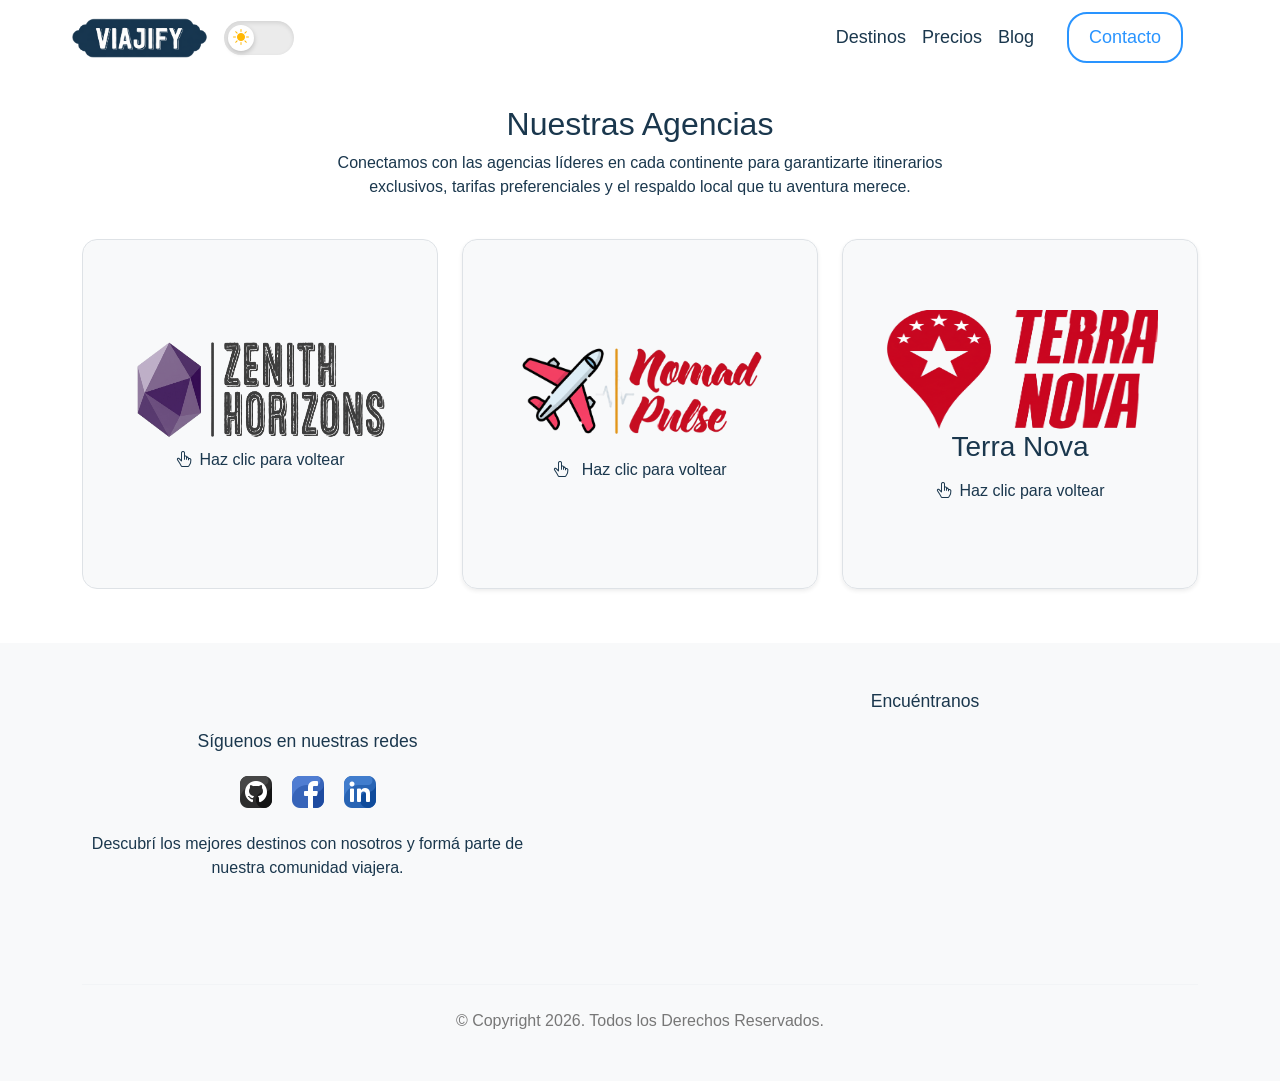
==== view/agencias.html @ 29537ca5 "Add files via upload" ====
<!DOCTYPE html>
<html lang="en">

<head>
    <!--Metadatos-->
    <meta name="viewport" content="width=device-width, initial-scale=1.0" />
    <meta charset="UTF-8" />
    <!--Bootstrap CSS-->
    <link href="https://cdn.jsdelivr.net/npm/bootstrap@5.3.8/dist/css/bootstrap.min.css" rel="stylesheet"
        integrity="sha384-sRIl4kxILFvY47J16cr9ZwB07vP4J8+LH7qKQnuqkuIAvNWLzeN8tE5YBujZqJLB" crossorigin="anonymous" />
    <!--CSS-->
    <link rel="stylesheet" href="/css/agencias-style.css" />
    <!--Titulo-->
    <title>Agencias</title>
    <!--jquery-->
    <script src="https://ajax.googleapis.com/ajax/libs/jquery/3.7.1/jquery.min.js"></script>
    <!--Bootstrap Icon-->
    <link rel="stylesheet" href="https://cdn.jsdelivr.net/npm/bootstrap-icons@1.11.3/font/bootstrap-icons.min.css">
    <!--Icono-->
    <link rel="icon" href="/img/icon.png">
</head>

<body>
    <header>
        <nav class="navbar navbar-expand-lg">
            <div class="container-fluid">
                <a class="navbar-brand" href="/index.html">
                    <img src="/img/logo.png" height="40" alt="Logo Pagina">
                </a>
                <label class="theme-switch me-4" for="theme-toggle" aria-label="Cambiar tema">
                    <input type="checkbox" id="theme-toggle">
                    <div class="slider">
                        <div class="slider-circle">
                            <i class="bi bi-sun-fill icon-sun"></i>
                            <i class="bi bi-moon-fill icon-moon d-none"></i>
                        </div>
                    </div>
                </label>
                <div class="d-flex order-lg-last">
                    <a class="btn btn-nav" href="/view/contacto.html">Contacto</a>

                    <button class="navbar-toggler" type="button" data-bs-toggle="collapse" data-bs-target="#navbarNav"
                        aria-controls="navbarNav" aria-expanded="false" aria-label="Toggle navigation">
                        <span class="navbar-toggler-icon"></span>
                    </button>
                </div>

                <div class="collapse navbar-collapse" id="navbarNav">
                    <ul class="navbar-nav ms-auto">
                        <li class="nav-item">
                            <a class="nav-link" href="/view/destinos.html">Destinos</a>
                        </li>
                        <li class="nav-item">
                            <a class="nav-link" href="/view/precios.html">Precios</a>
                        </li>
                        <li class="nav-item">
                            <a class="nav-link" href="/view/blog.html">Blog</a>
                        </li>
                    </ul>
                </div>
            </div>
        </nav>
    </header>

    <main>
        <section class="agencia-section">
            <div class="container">
                <div class="row text-center mb-4 justify-content-center">
                    <div class="col-7">
                        <h2>Nuestras Agencias</h2>
                        <p>Conectamos con las agencias líderes en cada continente para garantizarte itinerarios exclusivos, tarifas preferenciales y el respaldo local que tu aventura merece.</p>
                    </div>

                </div>
                <div class="row text-center">
                    <div class="col-12 col-md-4 mb-4 xddd">
                        <div class="flip-card">
                            <div class="flip-card-inner">
                                <div
                                    class="flip-card-front d-flex flex-column justify-content-center align-items-center p-4">
                                    <img src="/img/zenith.png" alt="Zenith" width="250px" height="100px">
                                    <p class="mt-2"><i class="bi bi-hand-index-thumb me-2"></i>Haz clic para voltear</p>
                                </div>
                                <div
                                    class="flip-card-back d-flex flex-column justify-content-center align-items-center">
                                    <h3>Zenith Horizons</h3>
                                    <p">Especialistas en expediciones de alto nivel y viajes de lujo. Diseñan itinerarios privados a los destinos más remotos.</p>
                                    <div class="rating mt-3">
                                        <i class="bi bi-star star-icon" data-value="1"></i>
                                        <i class="bi bi-star star-icon" data-value="2"></i>
                                        <i class="bi bi-star star-icon" data-value="3"></i>
                                        <i class="bi bi-star star-icon" data-value="4"></i>
                                        <i class="bi bi-star star-icon" data-value="5"></i>
                                    </div>
                                    <span class="mt-1"">Califica esta agencia</span>
                                </div>
                            </div>
                        </div>
                    </div>
                    <div class="col-12 col-md-4 mb-4">
                        <div class="flip-card">
                            <div class="flip-card-inner shadow-sm">
                                <div
                                    class="flip-card-front d-flex flex-column justify-content-center align-items-center p-4">
                                    <img src="/img/nomad.png" alt="Nomad" width="275px" height="120px">
                                    <p class="mt-2">
                                        <i class="bi bi-hand-index-thumb me-2">
                                        </i>Haz clic para voltear</p>
                                </div>
                                <div
                                    class="flip-card-back d-flex flex-column justify-content-center align-items-center p-4">
                                    <h3>Nomad Pulse</h3>
                                    <p>La agencia ideal para el viajero joven y aventurero.
                                        Se enfocan en experiencias auténticas y turismo sostenible.</p>
                                    <div class="rating mt-3">
                                        <i class="bi bi-star star-icon" data-value="1"></i>
                                        <i class="bi bi-star star-icon" data-value="2"></i>
                                        <i class="bi bi-star star-icon" data-value="3"></i>
                                        <i class="bi bi-star star-icon" data-value="4"></i>
                                        <i class="bi bi-star star-icon" data-value="5"></i>
                                    </div>
                                    <span class="mt-1"">Califica esta agencia</span>
                                </div>
                            </div>
                        </div>
                    </div>

                    <div class="col-12 col-md-4 mb-4">
                        <div class="flip-card">
                            <div class="flip-card-inner shadow-sm">
                                <div
                                    class="flip-card-front d-flex flex-column justify-content-center align-items-center p-4">
                                    <img src="/img/terra.png"  alt="Terra Nova" width="275px" height="120px">
                                    <h3>Terra Nova</h3>
                                    <p class="mt-2"><i class="bi bi-hand-index-thumb me-2"></i>Haz clic para voltear</p>
                                </div>
                                <div
                                    class="flip-card-back d-flex flex-column justify-content-center align-items-center p-4">
                                    <p">Expertos en logística familiar. Su fuerte es la
                                        organización integral, ofreciendo paquetes todo incluido.</p>
                                    <div class="rating mt-3">
                                        <i class="bi bi-star star-icon" data-value="1"></i>
                                        <i class="bi bi-star star-icon" data-value="2"></i>
                                        <i class="bi bi-star star-icon" data-value="3"></i>
                                        <i class="bi bi-star star-icon" data-value="4"></i>
                                        <i class="bi bi-star star-icon" data-value="5"></i>
                                    </div>
                                    <span class="mt-1"">Califica esta agencia</span>
                                </div>
                            </div>
                        </div>
                    </div>
                </div>
            </div>
        </section>

    </main>

    <footer class="footer-site py-5">
        <div class="container">
            <div class="row align-items-center justify-content-between">

                <div class="col-md-5 mb-4 mb-md-0 text-center">
                    <div class="widget">
                        <h4 class="mb-4">Síguenos en nuestras redes</h4>
                        <div class="redes-sociales d-flex justify-content-center align-items-center">
                            <a href="#" class="sprite-icon bg-github" aria-label="Github"></a>
                            <a href="#" class="sprite-icon bg-facebook" aria-label="Facebook"></a>
                            <a href="#" class="sprite-icon bg-linkedin" aria-label="LinkedIn"></a>
                        </div>
                        <p class="mt-4"">
                            Descubrí los mejores destinos con nosotros y formá parte de nuestra comunidad viajera.
                        </p>
                    </div>
                </div>

                <div class="col-md-6">
                    <div class="widget text-center">
                        <h4 class="mb-3">Encuéntranos</h4>
                        <div class="mapa-container"
                            style="border-radius: 15px; overflow: hidden; box-shadow: var(--shadow);">
                            <iframe
                                src="https://www.google.com/maps/embed?pb=!1m18!1m12!1m3!1d3640.3068037307843!2d-65.31046202465355!3d-24.18021028362624!2m3!1f0!2f0!3f0!3m2!1i1024!2i768!4f13.1!3m3!1m2!1s0x941b0f4118018e6d%3A0xc6651276a66a1df0!2sFacultad%20de%20Ingenier%C3%ADa%20-%20UNJu!5e0!3m2!1ses!2sar!4v1700000000000!5m2!1ses!2sar"
                                height="200" style="border:0;" allowfullscreen="" loading="lazy"
                                referrerpolicy="no-referrer-when-downgrade">
                            </iframe>
                        </div>
                    </div>
                </div>

            </div>

            <hr class="mt-5 mb-4" style="border-color: var(--border-color);">

            <div class="copy-footer text-center">
                <p class="mb-0" style="color: var(--text-muted);">
                    &copy; Copyright 2026. Todos los Derechos Reservados.
                </p>
            </div>
        </div>
    </footer>

    <script src="/js/dark-mode.js"></script>
    <script src="https://cdn.jsdelivr.net/npm/bootstrap@5.3.8/dist/js/bootstrap.bundle.min.js" integrity="sha384-FKyoEForCGlyvwx9Hj09JcYn3nv7wiPVlz7YYwJrWVcXK/BmnVDxM+D2scQbITxI" crossorigin="anonymous"></script>
    <script src="/js/agencias.js"></script>
</body>

</html>
---- css/agencias-style.css ----
* {
  margin: 0;
  padding: 0;
  font-family: sans-serif;
  transition: 0.5s;
}

html {
  scroll-behavior: smooth;
}

:root {
  /* Modo Claro - Por defecto*/
  --bg-main: #ffffff;
  --bg-secondary: #f8f9fa;
  --text-main: #1a374d;
  --text-muted: #777777;
  --accent: #2994ff;
  --navbar-bg: #ffffff;
  --card-bg: #ffffff;
  --border-color: #dee2e6;
  --shadow: rgba(0, 0, 0, 0.1);
  --bg-header: #3593d6;
  --text-header: #ffffff;
}

body.dark-mode {
  --bg-main: #121212;
  --bg-secondary: #1e1e1e;
  --text-main: #f0f0f0;
  --text-muted: #b0b0b0;
  --navbar-bg: #1a1a1a;
  --card-bg: #252525;
  --border-color: #333333;
  --shadow: rgba(0, 0, 0, 0.5);
}

body {
  background-color: var(--bg-main);
  color: var(--text-main);
  transition:
    background-color 0.3s,
    color 0.3s;
}

.navbar {
  background-color: var(--navbar-bg); 
  padding: 12px 60px;
  z-index: 100;
}

.nav-item {
  font-size: 18px;
}

.nav-link:hover {
  color: #2994ff;
}

.nav-link {
  color: var(--text-main);
}

.btn-nav {
  border: solid 2px #2994ff;
  border-radius: 20px;
  padding:  10px 20px;
  margin: 0px 25px;
  color: #2994ff;
  transition: all 0.6s ease;
  font-size: 18px;
}

.theme-switch {
  position: relative;
  display: inline-block;
  width: 70px;
  height: 34px;
  cursor: pointer;
}

.theme-switch input {
  opacity: 0;
  width: 0;
  height: 0;
}

.slider {
  position: absolute;
  top: 0;
  left: 0;
  right: 0;
  bottom: 0;
  background-color: #ebebeb; 
  border-radius: 34px;
  transition: 0.4s;
  box-shadow: inset 0 2px 4px rgba(0,0,0,0.1);
}

.slider-circle {
  position: absolute;
  height: 26px;
  width: 26px;
  left: 4px;
  bottom: 4px;
  background-color: #ffffff;
  border-radius: 50%;
  transition: 0.4s;
  display: flex;
  align-items: center;
  justify-content: center;
  box-shadow: 0 2px 5px rgba(0,0,0,0.2);
}


.icon-sun { color: #ffb703; font-size: 16px; }
.icon-moon { color: #ffffff; font-size: 14px; }

input:checked + .slider {
  background-color: #1f1f1f;
}


input:checked + .slider .slider-circle {
  transform: translateX(36px); 
  background-color: #333333; 
}

.btn-nav:hover {
  background-color: #2994ff;
  color: #fff;
}

#theme-toggle {
  text-decoration: none;
  transition: transform 0.3s ease, color 0.3s ease;
}

#theme-toggle:hover {
  transform: scale(1.15);
}

body:not(.dark-mode) #theme-toggle {
  color: var(--text-main) !important;
}

body.dark-mode #theme-toggle {
  color: #fca311 !important;
}

.agencia-section {
    margin: 30px 0;
}


.flip-card {
  background-color: transparent;
  height: 350px;
  perspective: 1000px; 
  cursor: pointer;
  color: var(--text-main);
}

.flip-card h3 {
    font-size: 28px;
}

p {
    font-size: 16px;
}

.flip-card-inner {
  position: relative;
  width: 100%;
  height: 100%;
  text-align: center;
  transition: transform 0.6s;
  transform-style: preserve-3d; 
  border-radius: 15px;
}

.flip-card-inner.is-flipped {
  transform: rotateY(180deg);
}

.flip-card-front, .flip-card-back {
  position: absolute;
  width: 100%;
  height: 100%;
  -webkit-backface-visibility: hidden; 
  backface-visibility: hidden;         
  border-radius: 15px;
  background-color: var(--bg-secondary);
  border: 1px solid var(--border-color);
}

.flip-card-back {
  transform: rotateY(180deg);
}

.star-icon {
  font-size: 1.5rem;
  color: #ccc; 
  cursor: pointer;
  transition: color 0.2s ease, transform 0.2s ease;
}

.star-icon.hover, .star-icon.active {
  color: #ffca28; 
}

.star-icon:hover {
  transform: scale(1.2);
}


/*Footer*/
.sprite-icon {
  display: inline-block;  
  background-image: url('/img/footer-css_sprites.png'); 
  background-repeat: no-repeat;
  margin: 0 10px;  
  transition: opacity 0.3s ease; 
}

.sprite-icon:hover {
  opacity: 0.7;
  scale: 1.1;
}

.bg-github {
    width: 32px; height: 32px;
    background: url('/img/footer-css_sprites.png') -10px -10px;
}

.bg-facebook {
    width: 32px; height: 32px;
    background: url('/img/footer-css_sprites.png') -62px -10px;
}

.bg-linkedin {
    width: 32px; height: 32px;
    background: url('/img/footer-css_sprites.png') -114px -10px;
}

.footer-site {
  background-color: var(--bg-secondary);
}

.footer-site h3 {
  font-size: 1.2rem; 
  color: var(--text-main);  
}

.footer-site h4 {
  font-size: 1.1rem;
  color: var(--text-main);
}

.mapa-container iframe {
  width: 100%;
}
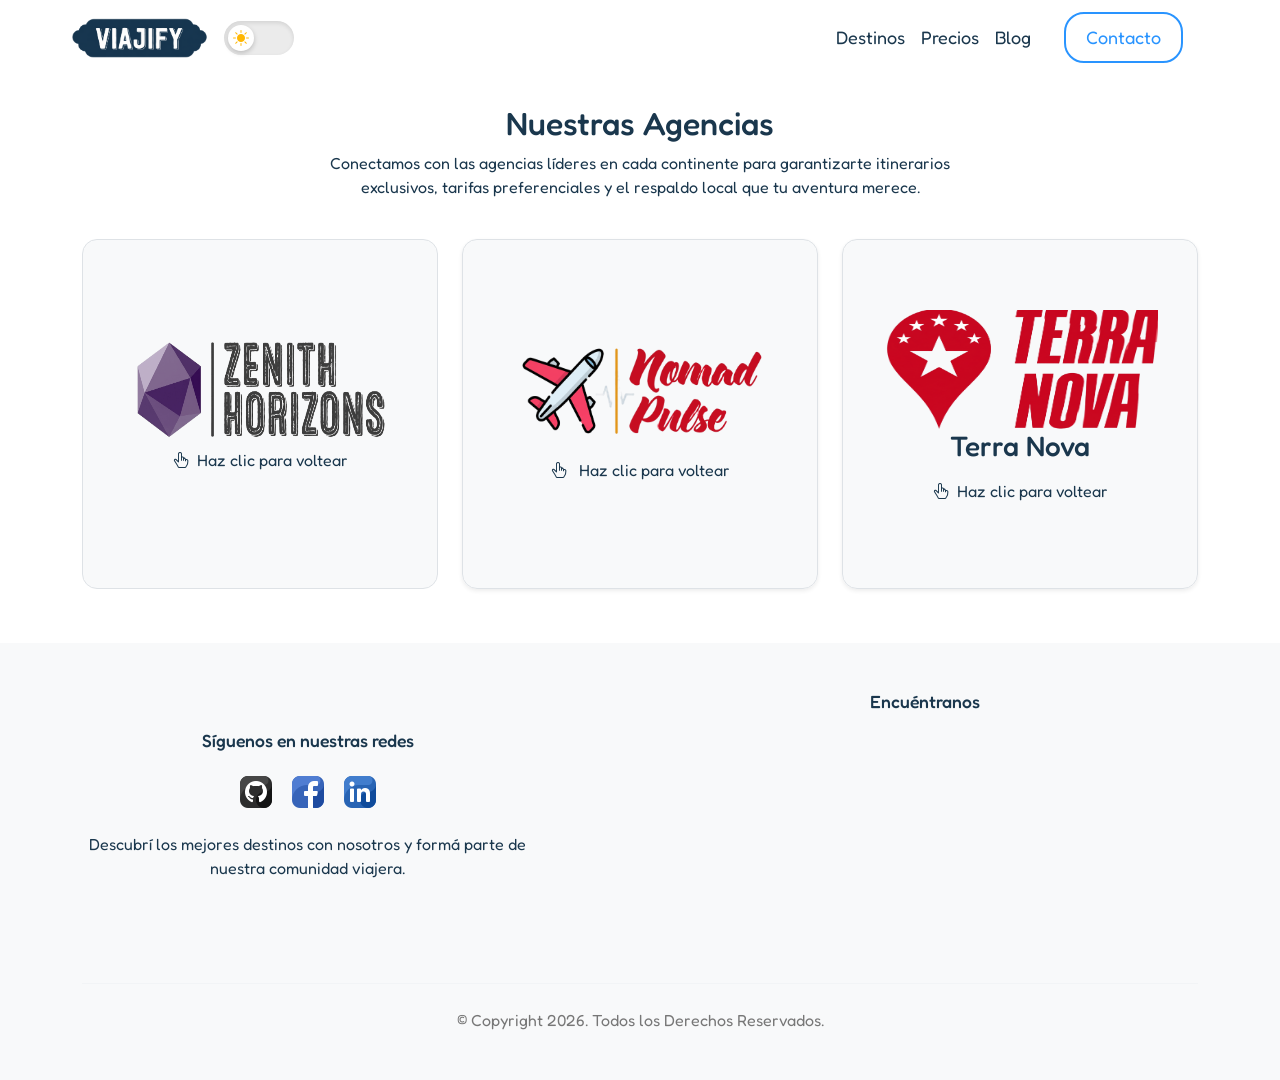
==== commit dbc7c7c0: "Retoques de css finales" ====
--- a/view/agencias.html
+++ b/view/agencias.html
@@ -18,6 +18,10 @@
     <link rel="stylesheet" href="https://cdn.jsdelivr.net/npm/bootstrap-icons@1.11.3/font/bootstrap-icons.min.css">
     <!--Icono-->
     <link rel="icon" href="/img/icon.png">
+    <!--Fuente-->
+    <link rel="preconnect" href="https://fonts.googleapis.com">
+    <link rel="preconnect" href="https://fonts.gstatic.com" crossorigin>
+    <link href="https://fonts.googleapis.com/css2?family=Fredoka:wght@300..700&display=swap" rel="stylesheet">
 </head>
 
 <body>
@@ -68,7 +72,8 @@
                 <div class="row text-center mb-4 justify-content-center">
                     <div class="col-7">
                         <h2>Nuestras Agencias</h2>
-                        <p>Conectamos con las agencias líderes en cada continente para garantizarte itinerarios exclusivos, tarifas preferenciales y el respaldo local que tu aventura merece.</p>
+                        <p>Conectamos con las agencias líderes en cada continente para garantizarte itinerarios
+                            exclusivos, tarifas preferenciales y el respaldo local que tu aventura merece.</p>
                     </div>
 
                 </div>
@@ -84,68 +89,82 @@
                                 <div
                                     class="flip-card-back d-flex flex-column justify-content-center align-items-center">
                                     <h3>Zenith Horizons</h3>
-                                    <p">Especialistas en expediciones de alto nivel y viajes de lujo. Diseñan itinerarios privados a los destinos más remotos.</p>
-                                    <div class="rating mt-3">
-                                        <i class="bi bi-star star-icon" data-value="1"></i>
-                                        <i class="bi bi-star star-icon" data-value="2"></i>
-                                        <i class="bi bi-star star-icon" data-value="3"></i>
-                                        <i class="bi bi-star star-icon" data-value="4"></i>
-                                        <i class="bi bi-star star-icon" data-value="5"></i>
-                                    </div>
-                                    <span class="mt-1"">Califica esta agencia</span>
+                                    <p">Especialistas en expediciones de alto nivel y viajes de lujo. Diseñan
+                                        itinerarios privados a los destinos más remotos.</p>
+                                        <div class="rating mt-3">
+                                            <i class="bi bi-star star-icon" data-value="1"></i>
+                                            <i class="bi bi-star star-icon" data-value="2"></i>
+                                            <i class="bi bi-star star-icon" data-value="3"></i>
+                                            <i class="bi bi-star star-icon" data-value="4"></i>
+                                            <i class="bi bi-star star-icon" data-value="5"></i>
+                                        </div>
+                                        <span class="mt-1"">Califica esta agencia</span>
                                 </div>
                             </div>
                         </div>
                     </div>
-                    <div class="col-12 col-md-4 mb-4">
-                        <div class="flip-card">
-                            <div class="flip-card-inner shadow-sm">
-                                <div
-                                    class="flip-card-front d-flex flex-column justify-content-center align-items-center p-4">
-                                    <img src="/img/nomad.png" alt="Nomad" width="275px" height="120px">
-                                    <p class="mt-2">
-                                        <i class="bi bi-hand-index-thumb me-2">
-                                        </i>Haz clic para voltear</p>
-                                </div>
-                                <div
-                                    class="flip-card-back d-flex flex-column justify-content-center align-items-center p-4">
-                                    <h3>Nomad Pulse</h3>
-                                    <p>La agencia ideal para el viajero joven y aventurero.
-                                        Se enfocan en experiencias auténticas y turismo sostenible.</p>
-                                    <div class="rating mt-3">
-                                        <i class="bi bi-star star-icon" data-value="1"></i>
-                                        <i class="bi bi-star star-icon" data-value="2"></i>
-                                        <i class="bi bi-star star-icon" data-value="3"></i>
-                                        <i class="bi bi-star star-icon" data-value="4"></i>
-                                        <i class="bi bi-star star-icon" data-value="5"></i>
-                                    </div>
-                                    <span class="mt-1"">Califica esta agencia</span>
+                    <div class=" col-12 col-md-4 mb-4">
+                                            <div class="flip-card">
+                                                <div class="flip-card-inner shadow-sm">
+                                                    <div
+                                                        class="flip-card-front d-flex flex-column justify-content-center align-items-center p-4">
+                                                        <img src="/img/nomad.png" alt="Nomad" width="275px"
+                                                            height="120px">
+                                                        <p class="mt-2">
+                                                            <i class="bi bi-hand-index-thumb me-2">
+                                                            </i>Haz clic para voltear
+                                                        </p>
+                                                    </div>
+                                                    <div
+                                                        class="flip-card-back d-flex flex-column justify-content-center align-items-center p-4">
+                                                        <h3>Nomad Pulse</h3>
+                                                        <p>La agencia ideal para el viajero joven y aventurero.
+                                                            Se enfocan en experiencias auténticas y turismo sostenible.
+                                                        </p>
+                                                        <div class="rating mt-3">
+                                                            <i class="bi bi-star star-icon" data-value="1"></i>
+                                                            <i class="bi bi-star star-icon" data-value="2"></i>
+                                                            <i class="bi bi-star star-icon" data-value="3"></i>
+                                                            <i class="bi bi-star star-icon" data-value="4"></i>
+                                                            <i class="bi bi-star star-icon" data-value="5"></i>
+                                                        </div>
+                                                        <span class="mt-1"">Califica esta agencia</span>
                                 </div>
                             </div>
                         </div>
                     </div>
 
-                    <div class="col-12 col-md-4 mb-4">
-                        <div class="flip-card">
-                            <div class="flip-card-inner shadow-sm">
-                                <div
-                                    class="flip-card-front d-flex flex-column justify-content-center align-items-center p-4">
-                                    <img src="/img/terra.png"  alt="Terra Nova" width="275px" height="120px">
-                                    <h3>Terra Nova</h3>
-                                    <p class="mt-2"><i class="bi bi-hand-index-thumb me-2"></i>Haz clic para voltear</p>
-                                </div>
-                                <div
-                                    class="flip-card-back d-flex flex-column justify-content-center align-items-center p-4">
-                                    <p">Expertos en logística familiar. Su fuerte es la
-                                        organización integral, ofreciendo paquetes todo incluido.</p>
-                                    <div class="rating mt-3">
-                                        <i class="bi bi-star star-icon" data-value="1"></i>
-                                        <i class="bi bi-star star-icon" data-value="2"></i>
-                                        <i class="bi bi-star star-icon" data-value="3"></i>
-                                        <i class="bi bi-star star-icon" data-value="4"></i>
-                                        <i class="bi bi-star star-icon" data-value="5"></i>
-                                    </div>
-                                    <span class="mt-1"">Califica esta agencia</span>
+                    <div class=" col-12 col-md-4 mb-4">
+                                                            <div class="flip-card">
+                                                                <div class="flip-card-inner shadow-sm">
+                                                                    <div
+                                                                        class="flip-card-front d-flex flex-column justify-content-center align-items-center p-4">
+                                                                        <img src="/img/terra.png" alt="Terra Nova"
+                                                                            width="275px" height="120px">
+                                                                        <h3>Terra Nova</h3>
+                                                                        <p class="mt-2"><i
+                                                                                class="bi bi-hand-index-thumb me-2"></i>Haz
+                                                                            clic para voltear</p>
+                                                                    </div>
+                                                                    <div
+                                                                        class="flip-card-back d-flex flex-column justify-content-center align-items-center p-4">
+                                                                        <p">Expertos en logística familiar. Su fuerte es
+                                                                            la
+                                                                            organización integral, ofreciendo paquetes
+                                                                            todo incluido.</p>
+                                                                            <div class="rating mt-3">
+                                                                                <i class="bi bi-star star-icon"
+                                                                                    data-value="1"></i>
+                                                                                <i class="bi bi-star star-icon"
+                                                                                    data-value="2"></i>
+                                                                                <i class="bi bi-star star-icon"
+                                                                                    data-value="3"></i>
+                                                                                <i class="bi bi-star star-icon"
+                                                                                    data-value="4"></i>
+                                                                                <i class="bi bi-star star-icon"
+                                                                                    data-value="5"></i>
+                                                                            </div>
+                                                                            <span class="mt-1"">Califica esta agencia</span>
                                 </div>
                             </div>
                         </div>
@@ -156,53 +175,80 @@
 
     </main>
 
-    <footer class="footer-site py-5">
-        <div class="container">
-            <div class="row align-items-center justify-content-between">
-
-                <div class="col-md-5 mb-4 mb-md-0 text-center">
-                    <div class="widget">
-                        <h4 class="mb-4">Síguenos en nuestras redes</h4>
-                        <div class="redes-sociales d-flex justify-content-center align-items-center">
-                            <a href="#" class="sprite-icon bg-github" aria-label="Github"></a>
-                            <a href="#" class="sprite-icon bg-facebook" aria-label="Facebook"></a>
-                            <a href="#" class="sprite-icon bg-linkedin" aria-label="LinkedIn"></a>
-                        </div>
-                        <p class="mt-4"">
+    <footer class=" footer-site py-5">
+                                                                                <div class="container">
+                                                                                    <div
+                                                                                        class="row align-items-center justify-content-between">
+
+                                                                                        <div
+                                                                                            class="col-md-5 mb-4 mb-md-0 text-center">
+                                                                                            <div class="widget">
+                                                                                                <h4 class="mb-4">
+                                                                                                    Síguenos en nuestras
+                                                                                                    redes</h4>
+                                                                                                <div
+                                                                                                    class="redes-sociales d-flex justify-content-center align-items-center">
+                                                                                                    <a href="#"
+                                                                                                        class="sprite-icon bg-github"
+                                                                                                        aria-label="Github"></a>
+                                                                                                    <a href="#"
+                                                                                                        class="sprite-icon bg-facebook"
+                                                                                                        aria-label="Facebook"></a>
+                                                                                                    <a href="#"
+                                                                                                        class="sprite-icon bg-linkedin"
+                                                                                                        aria-label="LinkedIn"></a>
+                                                                                                </div>
+                                                                                                <p class="mt-4"">
                             Descubrí los mejores destinos con nosotros y formá parte de nuestra comunidad viajera.
                         </p>
                     </div>
                 </div>
 
-                <div class="col-md-6">
-                    <div class="widget text-center">
-                        <h4 class="mb-3">Encuéntranos</h4>
-                        <div class="mapa-container"
-                            style="border-radius: 15px; overflow: hidden; box-shadow: var(--shadow);">
-                            <iframe
-                                src="https://www.google.com/maps/embed?pb=!1m18!1m12!1m3!1d3640.3068037307843!2d-65.31046202465355!3d-24.18021028362624!2m3!1f0!2f0!3f0!3m2!1i1024!2i768!4f13.1!3m3!1m2!1s0x941b0f4118018e6d%3A0xc6651276a66a1df0!2sFacultad%20de%20Ingenier%C3%ADa%20-%20UNJu!5e0!3m2!1ses!2sar!4v1700000000000!5m2!1ses!2sar"
-                                height="200" style="border:0;" allowfullscreen="" loading="lazy"
-                                referrerpolicy="no-referrer-when-downgrade">
-                            </iframe>
-                        </div>
-                    </div>
-                </div>
-
-            </div>
-
-            <hr class="mt-5 mb-4" style="border-color: var(--border-color);">
-
-            <div class="copy-footer text-center">
-                <p class="mb-0" style="color: var(--text-muted);">
-                    &copy; Copyright 2026. Todos los Derechos Reservados.
-                </p>
-            </div>
-        </div>
-    </footer>
-
-    <script src="/js/dark-mode.js"></script>
-    <script src="https://cdn.jsdelivr.net/npm/bootstrap@5.3.8/dist/js/bootstrap.bundle.min.js" integrity="sha384-FKyoEForCGlyvwx9Hj09JcYn3nv7wiPVlz7YYwJrWVcXK/BmnVDxM+D2scQbITxI" crossorigin="anonymous"></script>
-    <script src="/js/agencias.js"></script>
+                <div class=" col-md-6">
+                                                                                                <div
+                                                                                                    class="widget text-center">
+                                                                                                    <h4 class="mb-3">
+                                                                                                        Encuéntranos
+                                                                                                    </h4>
+                                                                                                    <div class="mapa-container"
+                                                                                                        style="border-radius: 15px; overflow: hidden; box-shadow: var(--shadow);">
+                                                                                                        <iframe
+                                                                                                            src="https://www.google.com/maps/embed?pb=!1m18!1m12!1m3!1d3640.3068037307843!2d-65.31046202465355!3d-24.18021028362624!2m3!1f0!2f0!3f0!3m2!1i1024!2i768!4f13.1!3m3!1m2!1s0x941b0f4118018e6d%3A0xc6651276a66a1df0!2sFacultad%20de%20Ingenier%C3%ADa%20-%20UNJu!5e0!3m2!1ses!2sar!4v1700000000000!5m2!1ses!2sar"
+                                                                                                            height="200"
+                                                                                                            style="border:0;"
+                                                                                                            allowfullscreen=""
+                                                                                                            loading="lazy"
+                                                                                                            referrerpolicy="no-referrer-when-downgrade">
+                                                                                                        </iframe>
+                                                                                                    </div>
+                                                                                                </div>
+                                                                                            </div>
+
+                                                                                        </div>
+
+                                                                                        <hr class="mt-5 mb-4"
+                                                                                            style="border-color: var(--border-color);">
+
+                                                                                        <div
+                                                                                            class="copy-footer text-center">
+                                                                                            <p class="mb-0"
+                                                                                                style="color: var(--text-muted);">
+                                                                                                &copy; Copyright 2026.
+                                                                                                Todos los Derechos
+                                                                                                Reservados.
+                                                                                            </p>
+                                                                                        </div>
+                                                                                    </div>
+                                                                                    </footer>
+
+                                                                                    <script
+                                                                                        src="/js/dark-mode.js"></script>
+                                                                                    <script
+                                                                                        src="https://cdn.jsdelivr.net/npm/bootstrap@5.3.8/dist/js/bootstrap.bundle.min.js"
+                                                                                        integrity="sha384-FKyoEForCGlyvwx9Hj09JcYn3nv7wiPVlz7YYwJrWVcXK/BmnVDxM+D2scQbITxI"
+                                                                                        crossorigin="anonymous"></script>
+                                                                                    <script
+                                                                                        src="/js/agencias.js"></script>
 </body>
 
 </html>
--- a/css/agencias-style.css
+++ b/css/agencias-style.css
@@ -1,7 +1,8 @@
 * {
   margin: 0;
   padding: 0;
-  font-family: sans-serif;
+  font-family: "Fredoka", sans-serif;
+  font-optical-sizing: auto;
   transition: 0.5s;
 }
 
@@ -44,7 +45,7 @@
 }
 
 .navbar {
-  background-color: var(--navbar-bg); 
+  background-color: var(--navbar-bg);
   padding: 12px 60px;
   z-index: 100;
 }
@@ -64,7 +65,7 @@
 .btn-nav {
   border: solid 2px #2994ff;
   border-radius: 20px;
-  padding:  10px 20px;
+  padding: 10px 20px;
   margin: 0px 25px;
   color: #2994ff;
   transition: all 0.6s ease;
@@ -91,10 +92,10 @@
   left: 0;
   right: 0;
   bottom: 0;
-  background-color: #ebebeb; 
+  background-color: #ebebeb;
   border-radius: 34px;
   transition: 0.4s;
-  box-shadow: inset 0 2px 4px rgba(0,0,0,0.1);
+  box-shadow: inset 0 2px 4px rgba(0, 0, 0, 0.1);
 }
 
 .slider-circle {
@@ -109,21 +110,25 @@
   display: flex;
   align-items: center;
   justify-content: center;
-  box-shadow: 0 2px 5px rgba(0,0,0,0.2);
-}
-
-
-.icon-sun { color: #ffb703; font-size: 16px; }
-.icon-moon { color: #ffffff; font-size: 14px; }
+  box-shadow: 0 2px 5px rgba(0, 0, 0, 0.2);
+}
+
+.icon-sun {
+  color: #ffb703;
+  font-size: 16px;
+}
+.icon-moon {
+  color: #ffffff;
+  font-size: 14px;
+}
 
 input:checked + .slider {
   background-color: #1f1f1f;
 }
 
-
 input:checked + .slider .slider-circle {
-  transform: translateX(36px); 
-  background-color: #333333; 
+  transform: translateX(36px);
+  background-color: #333333;
 }
 
 .btn-nav:hover {
@@ -133,7 +138,9 @@
 
 #theme-toggle {
   text-decoration: none;
-  transition: transform 0.3s ease, color 0.3s ease;
+  transition:
+    transform 0.3s ease,
+    color 0.3s ease;
 }
 
 #theme-toggle:hover {
@@ -149,24 +156,23 @@
 }
 
 .agencia-section {
-    margin: 30px 0;
-}
-
+  margin: 30px 0;
+}
 
 .flip-card {
   background-color: transparent;
   height: 350px;
-  perspective: 1000px; 
+  perspective: 1000px;
   cursor: pointer;
   color: var(--text-main);
 }
 
 .flip-card h3 {
-    font-size: 28px;
+  font-size: 28px;
 }
 
 p {
-    font-size: 16px;
+  font-size: 16px;
 }
 
 .flip-card-inner {
@@ -175,7 +181,7 @@
   height: 100%;
   text-align: center;
   transition: transform 0.6s;
-  transform-style: preserve-3d; 
+  transform-style: preserve-3d;
   border-radius: 15px;
 }
 
@@ -183,12 +189,13 @@
   transform: rotateY(180deg);
 }
 
-.flip-card-front, .flip-card-back {
+.flip-card-front,
+.flip-card-back {
   position: absolute;
   width: 100%;
   height: 100%;
-  -webkit-backface-visibility: hidden; 
-  backface-visibility: hidden;         
+  -webkit-backface-visibility: hidden;
+  backface-visibility: hidden;
   border-radius: 15px;
   background-color: var(--bg-secondary);
   border: 1px solid var(--border-color);
@@ -200,27 +207,29 @@
 
 .star-icon {
   font-size: 1.5rem;
-  color: #ccc; 
+  color: #ccc;
   cursor: pointer;
-  transition: color 0.2s ease, transform 0.2s ease;
-}
-
-.star-icon.hover, .star-icon.active {
-  color: #ffca28; 
+  transition:
+    color 0.2s ease,
+    transform 0.2s ease;
+}
+
+.star-icon.hover,
+.star-icon.active {
+  color: #ffca28;
 }
 
 .star-icon:hover {
   transform: scale(1.2);
 }
 
-
 /*Footer*/
 .sprite-icon {
-  display: inline-block;  
-  background-image: url('/img/footer-css_sprites.png'); 
+  display: inline-block;
+  background-image: url("/img/footer-css_sprites.png");
   background-repeat: no-repeat;
-  margin: 0 10px;  
-  transition: opacity 0.3s ease; 
+  margin: 0 10px;
+  transition: opacity 0.3s ease;
 }
 
 .sprite-icon:hover {
@@ -229,18 +238,21 @@
 }
 
 .bg-github {
-    width: 32px; height: 32px;
-    background: url('/img/footer-css_sprites.png') -10px -10px;
+  width: 32px;
+  height: 32px;
+  background: url("/img/footer-css_sprites.png") -10px -10px;
 }
 
 .bg-facebook {
-    width: 32px; height: 32px;
-    background: url('/img/footer-css_sprites.png') -62px -10px;
+  width: 32px;
+  height: 32px;
+  background: url("/img/footer-css_sprites.png") -62px -10px;
 }
 
 .bg-linkedin {
-    width: 32px; height: 32px;
-    background: url('/img/footer-css_sprites.png') -114px -10px;
+  width: 32px;
+  height: 32px;
+  background: url("/img/footer-css_sprites.png") -114px -10px;
 }
 
 .footer-site {
@@ -248,8 +260,8 @@
 }
 
 .footer-site h3 {
-  font-size: 1.2rem; 
-  color: var(--text-main);  
+  font-size: 1.2rem;
+  color: var(--text-main);
 }
 
 .footer-site h4 {
@@ -259,4 +271,4 @@
 
 .mapa-container iframe {
   width: 100%;
-}+}
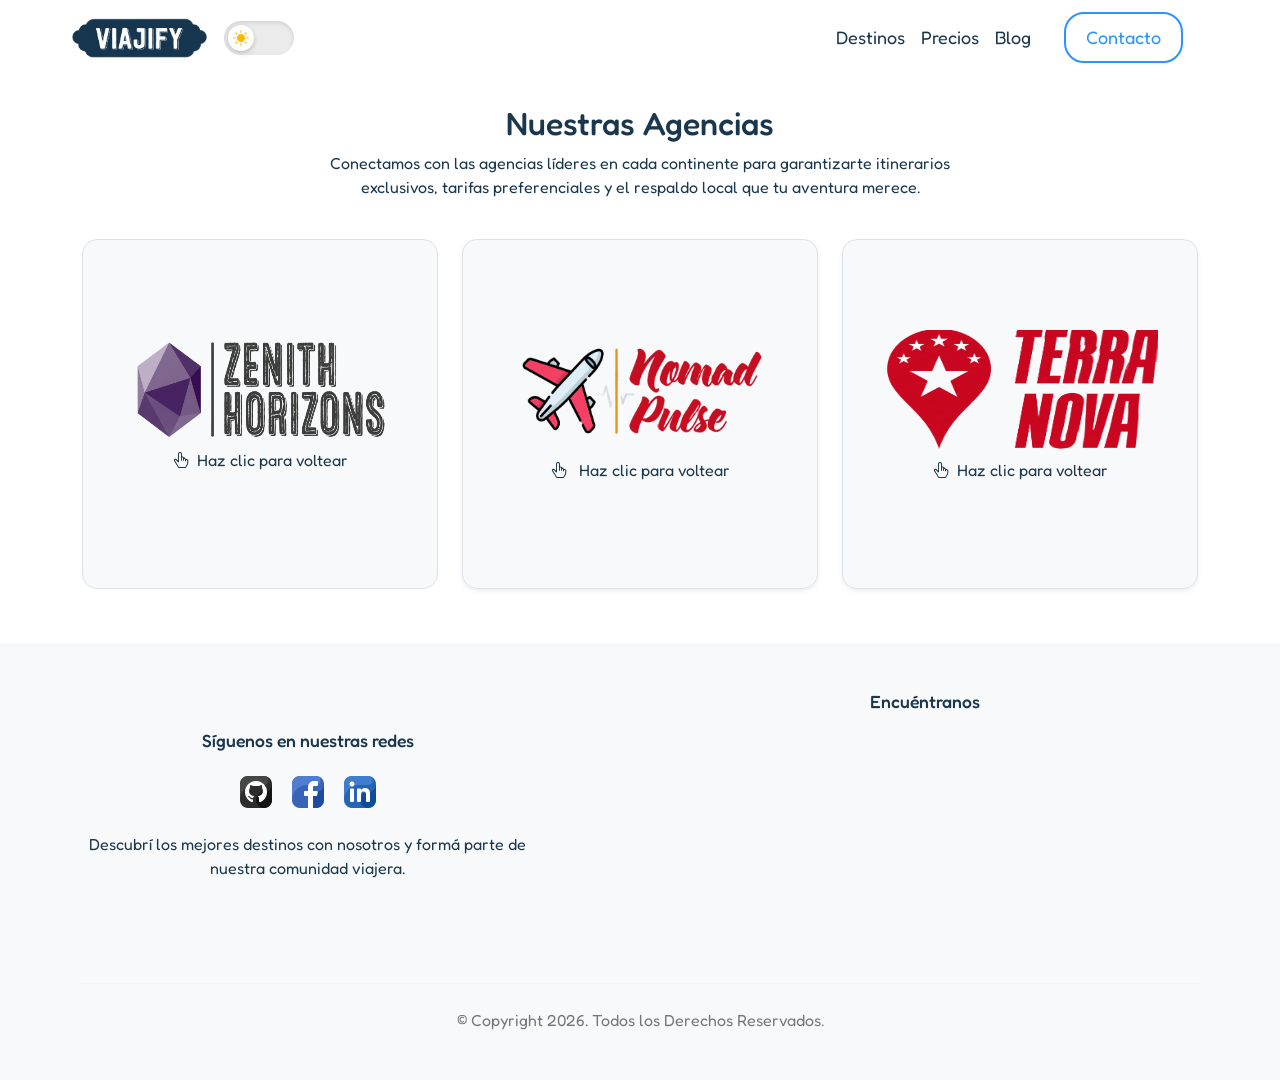
==== commit cd7020ee: "Correccion nombre agencias" ====
--- a/view/agencias.html
+++ b/view/agencias.html
@@ -141,30 +141,31 @@
                                                                         class="flip-card-front d-flex flex-column justify-content-center align-items-center p-4">
                                                                         <img src="/img/terra.png" alt="Terra Nova"
                                                                             width="275px" height="120px">
-                                                                        <h3>Terra Nova</h3>
+
                                                                         <p class="mt-2"><i
                                                                                 class="bi bi-hand-index-thumb me-2"></i>Haz
                                                                             clic para voltear</p>
                                                                     </div>
                                                                     <div
                                                                         class="flip-card-back d-flex flex-column justify-content-center align-items-center p-4">
-                                                                        <p">Expertos en logística familiar. Su fuerte es
+                                                                        <h3>Terra Nova</h3>
+                                                                        <p>Expertos en logística familiar. Su fuerte es
                                                                             la
                                                                             organización integral, ofreciendo paquetes
                                                                             todo incluido.</p>
-                                                                            <div class="rating mt-3">
-                                                                                <i class="bi bi-star star-icon"
-                                                                                    data-value="1"></i>
-                                                                                <i class="bi bi-star star-icon"
-                                                                                    data-value="2"></i>
-                                                                                <i class="bi bi-star star-icon"
-                                                                                    data-value="3"></i>
-                                                                                <i class="bi bi-star star-icon"
-                                                                                    data-value="4"></i>
-                                                                                <i class="bi bi-star star-icon"
-                                                                                    data-value="5"></i>
-                                                                            </div>
-                                                                            <span class="mt-1"">Califica esta agencia</span>
+                                                                        <div class="rating mt-3">
+                                                                            <i class="bi bi-star star-icon"
+                                                                                data-value="1"></i>
+                                                                            <i class="bi bi-star star-icon"
+                                                                                data-value="2"></i>
+                                                                            <i class="bi bi-star star-icon"
+                                                                                data-value="3"></i>
+                                                                            <i class="bi bi-star star-icon"
+                                                                                data-value="4"></i>
+                                                                            <i class="bi bi-star star-icon"
+                                                                                data-value="5"></i>
+                                                                        </div>
+                                                                        <span class="mt-1"">Califica esta agencia</span>
                                 </div>
                             </div>
                         </div>
@@ -176,79 +177,77 @@
     </main>
 
     <footer class=" footer-site py-5">
-                                                                                <div class="container">
+                                                                            <div class="container">
+                                                                                <div
+                                                                                    class="row align-items-center justify-content-between">
+
                                                                                     <div
-                                                                                        class="row align-items-center justify-content-between">
-
-                                                                                        <div
-                                                                                            class="col-md-5 mb-4 mb-md-0 text-center">
-                                                                                            <div class="widget">
-                                                                                                <h4 class="mb-4">
-                                                                                                    Síguenos en nuestras
-                                                                                                    redes</h4>
-                                                                                                <div
-                                                                                                    class="redes-sociales d-flex justify-content-center align-items-center">
-                                                                                                    <a href="#"
-                                                                                                        class="sprite-icon bg-github"
-                                                                                                        aria-label="Github"></a>
-                                                                                                    <a href="#"
-                                                                                                        class="sprite-icon bg-facebook"
-                                                                                                        aria-label="Facebook"></a>
-                                                                                                    <a href="#"
-                                                                                                        class="sprite-icon bg-linkedin"
-                                                                                                        aria-label="LinkedIn"></a>
-                                                                                                </div>
-                                                                                                <p class="mt-4"">
+                                                                                        class="col-md-5 mb-4 mb-md-0 text-center">
+                                                                                        <div class="widget">
+                                                                                            <h4 class="mb-4">
+                                                                                                Síguenos en nuestras
+                                                                                                redes</h4>
+                                                                                            <div
+                                                                                                class="redes-sociales d-flex justify-content-center align-items-center">
+                                                                                                <a href="#"
+                                                                                                    class="sprite-icon bg-github"
+                                                                                                    aria-label="Github"></a>
+                                                                                                <a href="#"
+                                                                                                    class="sprite-icon bg-facebook"
+                                                                                                    aria-label="Facebook"></a>
+                                                                                                <a href="#"
+                                                                                                    class="sprite-icon bg-linkedin"
+                                                                                                    aria-label="LinkedIn"></a>
+                                                                                            </div>
+                                                                                            <p class="mt-4"">
                             Descubrí los mejores destinos con nosotros y formá parte de nuestra comunidad viajera.
                         </p>
                     </div>
                 </div>
 
                 <div class=" col-md-6">
-                                                                                                <div
-                                                                                                    class="widget text-center">
-                                                                                                    <h4 class="mb-3">
-                                                                                                        Encuéntranos
-                                                                                                    </h4>
-                                                                                                    <div class="mapa-container"
-                                                                                                        style="border-radius: 15px; overflow: hidden; box-shadow: var(--shadow);">
-                                                                                                        <iframe
-                                                                                                            src="https://www.google.com/maps/embed?pb=!1m18!1m12!1m3!1d3640.3068037307843!2d-65.31046202465355!3d-24.18021028362624!2m3!1f0!2f0!3f0!3m2!1i1024!2i768!4f13.1!3m3!1m2!1s0x941b0f4118018e6d%3A0xc6651276a66a1df0!2sFacultad%20de%20Ingenier%C3%ADa%20-%20UNJu!5e0!3m2!1ses!2sar!4v1700000000000!5m2!1ses!2sar"
-                                                                                                            height="200"
-                                                                                                            style="border:0;"
-                                                                                                            allowfullscreen=""
-                                                                                                            loading="lazy"
-                                                                                                            referrerpolicy="no-referrer-when-downgrade">
-                                                                                                        </iframe>
-                                                                                                    </div>
+                                                                                            <div
+                                                                                                class="widget text-center">
+                                                                                                <h4 class="mb-3">
+                                                                                                    Encuéntranos
+                                                                                                </h4>
+                                                                                                <div class="mapa-container"
+                                                                                                    style="border-radius: 15px; overflow: hidden; box-shadow: var(--shadow);">
+                                                                                                    <iframe
+                                                                                                        src="https://www.google.com/maps/embed?pb=!1m18!1m12!1m3!1d3640.3068037307843!2d-65.31046202465355!3d-24.18021028362624!2m3!1f0!2f0!3f0!3m2!1i1024!2i768!4f13.1!3m3!1m2!1s0x941b0f4118018e6d%3A0xc6651276a66a1df0!2sFacultad%20de%20Ingenier%C3%ADa%20-%20UNJu!5e0!3m2!1ses!2sar!4v1700000000000!5m2!1ses!2sar"
+                                                                                                        height="200"
+                                                                                                        style="border:0;"
+                                                                                                        allowfullscreen=""
+                                                                                                        loading="lazy"
+                                                                                                        referrerpolicy="no-referrer-when-downgrade">
+                                                                                                    </iframe>
                                                                                                 </div>
                                                                                             </div>
-
                                                                                         </div>
 
-                                                                                        <hr class="mt-5 mb-4"
-                                                                                            style="border-color: var(--border-color);">
-
-                                                                                        <div
-                                                                                            class="copy-footer text-center">
-                                                                                            <p class="mb-0"
-                                                                                                style="color: var(--text-muted);">
-                                                                                                &copy; Copyright 2026.
-                                                                                                Todos los Derechos
-                                                                                                Reservados.
-                                                                                            </p>
-                                                                                        </div>
                                                                                     </div>
-                                                                                    </footer>
-
-                                                                                    <script
-                                                                                        src="/js/dark-mode.js"></script>
-                                                                                    <script
-                                                                                        src="https://cdn.jsdelivr.net/npm/bootstrap@5.3.8/dist/js/bootstrap.bundle.min.js"
-                                                                                        integrity="sha384-FKyoEForCGlyvwx9Hj09JcYn3nv7wiPVlz7YYwJrWVcXK/BmnVDxM+D2scQbITxI"
-                                                                                        crossorigin="anonymous"></script>
-                                                                                    <script
-                                                                                        src="/js/agencias.js"></script>
+
+                                                                                    <hr class="mt-5 mb-4"
+                                                                                        style="border-color: var(--border-color);">
+
+                                                                                    <div
+                                                                                        class="copy-footer text-center">
+                                                                                        <p class="mb-0"
+                                                                                            style="color: var(--text-muted);">
+                                                                                            &copy; Copyright 2026.
+                                                                                            Todos los Derechos
+                                                                                            Reservados.
+                                                                                        </p>
+                                                                                    </div>
+                                                                                </div>
+                                                                                </footer>
+
+                                                                                <script src="/js/dark-mode.js"></script>
+                                                                                <script
+                                                                                    src="https://cdn.jsdelivr.net/npm/bootstrap@5.3.8/dist/js/bootstrap.bundle.min.js"
+                                                                                    integrity="sha384-FKyoEForCGlyvwx9Hj09JcYn3nv7wiPVlz7YYwJrWVcXK/BmnVDxM+D2scQbITxI"
+                                                                                    crossorigin="anonymous"></script>
+                                                                                <script src="/js/agencias.js"></script>
 </body>
 
 </html>
